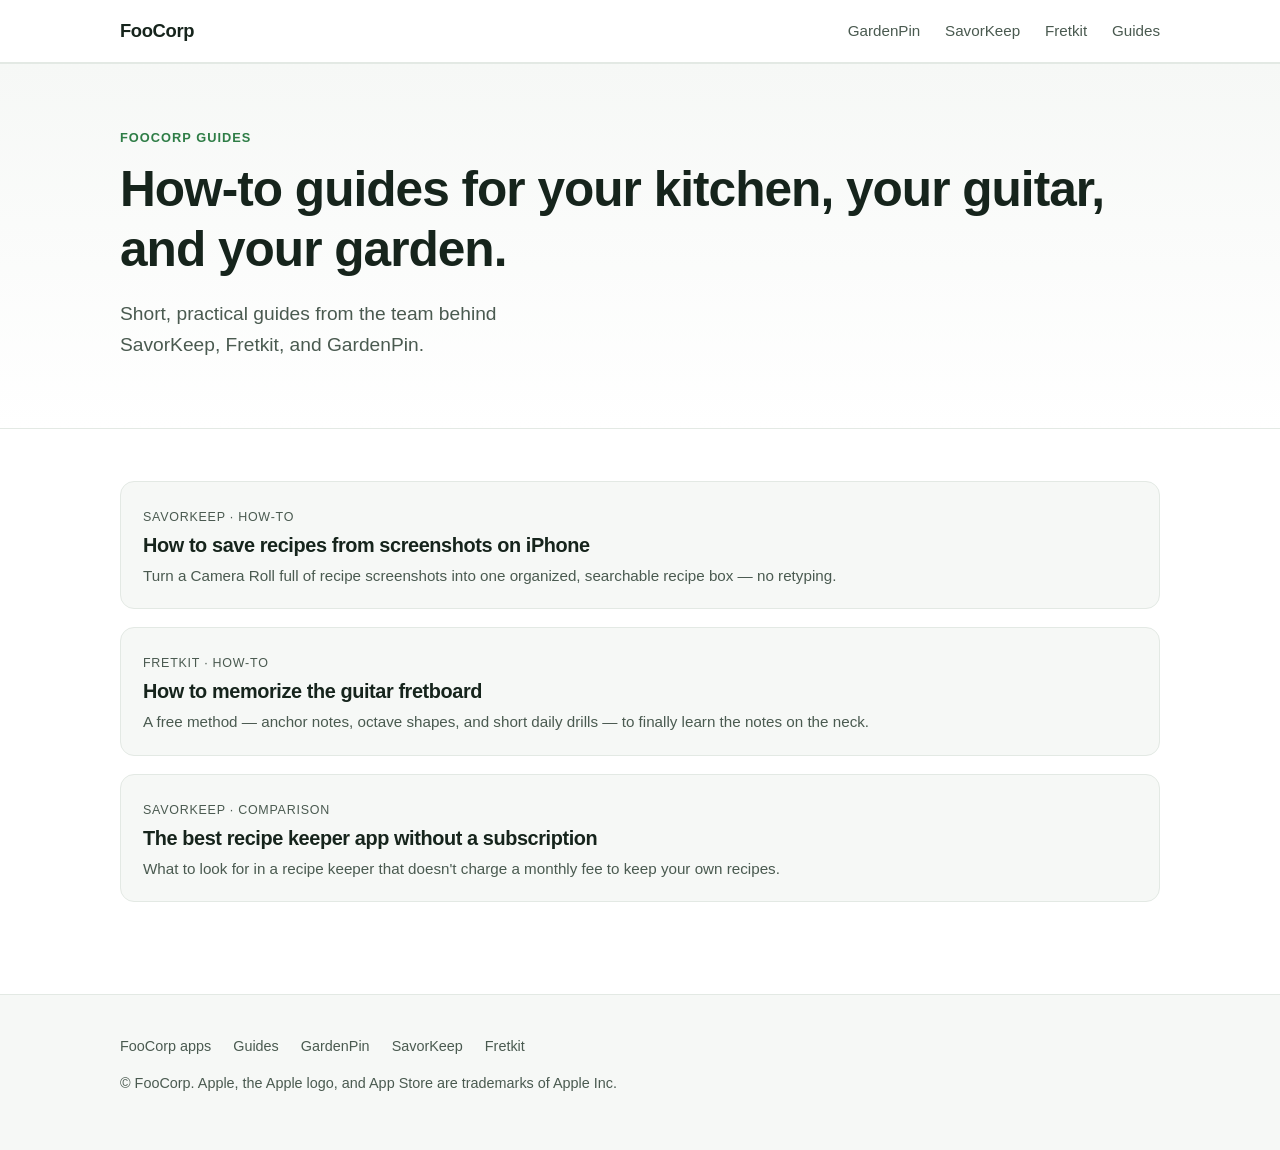
==== blog/index.html @ bc18da65 "FOO-6: add SEO guides section (3 keyword-targeted articles) + internal links - New /blog/ hub + 3 ar" ====
<!DOCTYPE html>
<html lang="en">
<head>
<meta charset="utf-8" />
<meta name="viewport" content="width=device-width, initial-scale=1" />

<title>Guides — FooCorp Apps for Cooking, Guitar &amp; Gardening</title>
<meta name="description" content="Practical how-to guides from FooCorp: save recipes from screenshots, memorize the guitar fretboard, and get more from SavorKeep, Fretkit, and GardenPin." />
<link rel="canonical" href="https://frank-bits.github.io/blog/" />

<meta property="og:type" content="website" />
<meta property="og:site_name" content="FooCorp" />
<meta property="og:title" content="FooCorp Guides" />
<meta property="og:description" content="Practical how-to guides for cooking, guitar, and gardening from the makers of SavorKeep, Fretkit, and GardenPin." />
<meta property="og:url" content="https://frank-bits.github.io/blog/" />
<meta property="og:image" content="https://frank-bits.github.io/assets/foocorp-og.png" />
<meta name="twitter:card" content="summary_large_image" />

<!-- <meta name="google-site-verification" content="REPLACE_WITH_GSC_TOKEN" /> -->

<link rel="stylesheet" href="/assets/style.css" />
<script src="/assets/analytics.js"></script>

<script type="application/ld+json">
{
  "@context": "https://schema.org",
  "@type": "Blog",
  "name": "FooCorp Guides",
  "url": "https://frank-bits.github.io/blog/",
  "publisher": { "@type": "Organization", "name": "FooCorp", "url": "https://frank-bits.github.io/" },
  "blogPost": [
    { "@type": "BlogPosting", "headline": "How to save recipes from screenshots on iPhone", "url": "https://frank-bits.github.io/blog/save-recipes-from-screenshots-iphone.html" },
    { "@type": "BlogPosting", "headline": "How to memorize the guitar fretboard", "url": "https://frank-bits.github.io/blog/how-to-memorize-the-guitar-fretboard.html" },
    { "@type": "BlogPosting", "headline": "The best recipe keeper app without a subscription", "url": "https://frank-bits.github.io/blog/best-recipe-keeper-app-no-subscription.html" }
  ]
}
</script>
<script type="application/ld+json">
{
  "@context": "https://schema.org",
  "@type": "BreadcrumbList",
  "itemListElement": [
    { "@type": "ListItem", "position": 1, "name": "FooCorp", "item": "https://frank-bits.github.io/" },
    { "@type": "ListItem", "position": 2, "name": "Guides", "item": "https://frank-bits.github.io/blog/" }
  ]
}
</script>
</head>

<body data-accent="gardenpin">
<header class="site-header">
  <div class="wrap">
    <a class="brand" href="/">FooCorp</a>
    <nav class="nav">
      <a href="https://gardenpin.com/">GardenPin</a>
      <a href="/savorkeep/">SavorKeep</a>
      <a href="/fretkit/">Fretkit</a>
      <a href="/blog/">Guides</a>
    </nav>
  </div>
</header>

<main>
  <section class="hero">
    <div class="wrap">
      <p class="eyebrow">FooCorp guides</p>
      <h1>How-to guides for your kitchen, your guitar, and your garden.</h1>
      <p class="lede">Short, practical guides from the team behind SavorKeep, Fretkit, and GardenPin.</p>
    </div>
  </section>

  <section>
    <div class="wrap">
      <ul class="post-list">
        <li>
          <a href="/blog/save-recipes-from-screenshots-iphone.html">
            <span class="kicker">SavorKeep · How-to</span>
            <h3>How to save recipes from screenshots on iPhone</h3>
            <p>Turn a Camera Roll full of recipe screenshots into one organized, searchable recipe box — no retyping.</p>
          </a>
        </li>
        <li>
          <a href="/blog/how-to-memorize-the-guitar-fretboard.html">
            <span class="kicker">Fretkit · How-to</span>
            <h3>How to memorize the guitar fretboard</h3>
            <p>A free method — anchor notes, octave shapes, and short daily drills — to finally learn the notes on the neck.</p>
          </a>
        </li>
        <li>
          <a href="/blog/best-recipe-keeper-app-no-subscription.html">
            <span class="kicker">SavorKeep · Comparison</span>
            <h3>The best recipe keeper app without a subscription</h3>
            <p>What to look for in a recipe keeper that doesn't charge a monthly fee to keep your own recipes.</p>
          </a>
        </li>
      </ul>
    </div>
  </section>
</main>

<footer class="site-footer">
  <div class="wrap">
    <p class="links">
      <a href="/">FooCorp apps</a>
      <a href="/blog/">Guides</a>
      <a href="https://gardenpin.com/">GardenPin</a>
      <a href="/savorkeep/">SavorKeep</a>
      <a href="/fretkit/">Fretkit</a>
    </p>
    <p class="muted">© FooCorp. Apple, the Apple logo, and App Store are trademarks of Apple Inc.</p>
  </div>
</footer>
</body>
</html>
---- assets/style.css ----
/* FooCorp app landing pages — single shared stylesheet.
   Lightweight, no framework, no build step. ~4KB, one HTTP request, cached across pages.
   Per-app accent color set via [data-accent] on <body>. */

:root {
  --bg: #ffffff;
  --bg-soft: #f6f8f6;
  --ink: #16241c;
  --ink-soft: #4a5a50;
  --line: #e3e9e4;
  --accent: #2e7d46;      /* default; overridden per app */
  --accent-ink: #ffffff;
  --radius: 14px;
  --maxw: 1080px;
  --font: -apple-system, BlinkMacSystemFont, "Segoe UI", Roboto, Helvetica, Arial, sans-serif;
}

body[data-accent="savorkeep"] { --accent: #c2451d; }
body[data-accent="fretkit"]   { --accent: #5b3fb5; }

* { box-sizing: border-box; }
html { -webkit-text-size-adjust: 100%; scroll-behavior: smooth; }
body {
  margin: 0;
  font-family: var(--font);
  color: var(--ink);
  background: var(--bg);
  line-height: 1.6;
  font-size: 17px;
}
a { color: var(--accent); text-decoration: none; }
a:hover { text-decoration: underline; }
img { max-width: 100%; height: auto; }
h1, h2, h3 { line-height: 1.2; letter-spacing: -0.02em; margin: 0 0 .4em; }
h1 { font-size: clamp(2rem, 5vw, 3.1rem); }
h2 { font-size: clamp(1.4rem, 3.2vw, 2rem); margin-top: 0; }
p { margin: 0 0 1em; color: var(--ink-soft); }
.wrap { max-width: var(--maxw); margin: 0 auto; padding: 0 20px; }

/* Header / nav */
.site-header { border-bottom: 1px solid var(--line); background: var(--bg); }
.site-header .wrap { display: flex; align-items: center; justify-content: space-between; height: 62px; }
.brand { font-weight: 700; color: var(--ink); font-size: 1.15rem; letter-spacing: -0.02em; }
.brand:hover { text-decoration: none; }
.nav a { color: var(--ink-soft); margin-left: 20px; font-size: .95rem; }

/* Hero */
.hero { padding: 64px 0 48px; background: linear-gradient(180deg, var(--bg-soft), var(--bg)); }
.hero .eyebrow { color: var(--accent); font-weight: 700; text-transform: uppercase; letter-spacing: .08em; font-size: .8rem; margin-bottom: 12px; }
.hero p.lede { font-size: 1.2rem; max-width: 42ch; color: var(--ink-soft); }

/* Buttons / CTA */
.cta-row { display: flex; flex-wrap: wrap; gap: 12px; margin: 24px 0 8px; }
.btn {
  display: inline-flex; align-items: center; gap: 8px;
  background: var(--accent); color: var(--accent-ink);
  padding: 13px 22px; border-radius: 999px; font-weight: 600; font-size: 1rem;
}
.btn:hover { text-decoration: none; filter: brightness(1.05); }
.btn--ghost { background: transparent; color: var(--accent); border: 1.5px solid var(--accent); }

/* Sections & feature grid */
section { padding: 52px 0; border-top: 1px solid var(--line); }
.grid { display: grid; gap: 22px; grid-template-columns: repeat(auto-fit, minmax(240px, 1fr)); }
.card {
  background: var(--bg-soft); border: 1px solid var(--line);
  border-radius: var(--radius); padding: 22px;
}
.card h3 { font-size: 1.15rem; }
.card p { margin: 0; font-size: .97rem; }

/* Keyword-intent FAQ (SEO long-tail capture) */
.faq details { border-bottom: 1px solid var(--line); padding: 16px 0; }
.faq summary { font-weight: 600; cursor: pointer; color: var(--ink); font-size: 1.05rem; }
.faq p { margin: 12px 0 0; }

/* App hub cards */
.apps { display: grid; gap: 22px; grid-template-columns: repeat(auto-fit, minmax(280px, 1fr)); }
.app-card { display: block; background: var(--bg-soft); border: 1px solid var(--line); border-radius: var(--radius); padding: 26px; color: inherit; }
.app-card:hover { text-decoration: none; border-color: var(--accent); }
.app-card .kicker { font-size: .8rem; text-transform: uppercase; letter-spacing: .06em; color: var(--ink-soft); }
.app-card h3 { margin: 6px 0 8px; color: var(--ink); }

/* Blog / article prose (SEO content pages) */
.breadcrumb { font-size: .85rem; padding: 20px 0 0; }
.breadcrumb a { color: var(--ink-soft); }
.article-head { padding: 10px 0 40px; border-top: none; }
.article-head h1 { font-size: clamp(1.9rem, 4vw, 2.7rem); max-width: 20ch; }
.article-meta { color: var(--ink-soft); font-size: .9rem; margin: 0; }
.prose { max-width: 720px; }
.prose h2 { margin-top: 1.7em; }
.prose h3 { margin-top: 1.3em; font-size: 1.15rem; }
.prose ul, .prose ol { color: var(--ink-soft); padding-left: 1.25em; margin: 0 0 1.1em; }
.prose li { margin: 0 0 .45em; }
.callout { background: var(--bg-soft); border: 1px solid var(--line); border-left: 4px solid var(--accent); border-radius: var(--radius); padding: 20px 22px; margin: 26px 0; }
.callout h3 { margin: 0 0 .3em; font-size: 1.1rem; }
.callout p { margin: 0 0 14px; }
.callout p:last-child { margin: 0; }
.post-list { list-style: none; padding: 0; margin: 0; display: grid; gap: 18px; }
.post-list li { margin: 0; }
.post-list a { display: block; background: var(--bg-soft); border: 1px solid var(--line); border-radius: var(--radius); padding: 20px 22px; color: inherit; }
.post-list a:hover { text-decoration: none; border-color: var(--accent); }
.post-list .kicker { font-size: .78rem; text-transform: uppercase; letter-spacing: .06em; color: var(--ink-soft); }
.post-list h3 { margin: 5px 0 6px; color: var(--ink); }
.post-list p { margin: 0; font-size: .95rem; }

/* Footer */
.site-footer { border-top: 1px solid var(--line); background: var(--bg-soft); padding: 40px 0; margin-top: 40px; font-size: .9rem; }
.site-footer a { color: var(--ink-soft); }
.site-footer .links a { margin-right: 18px; }

.muted { color: var(--ink-soft); font-size: .9rem; }
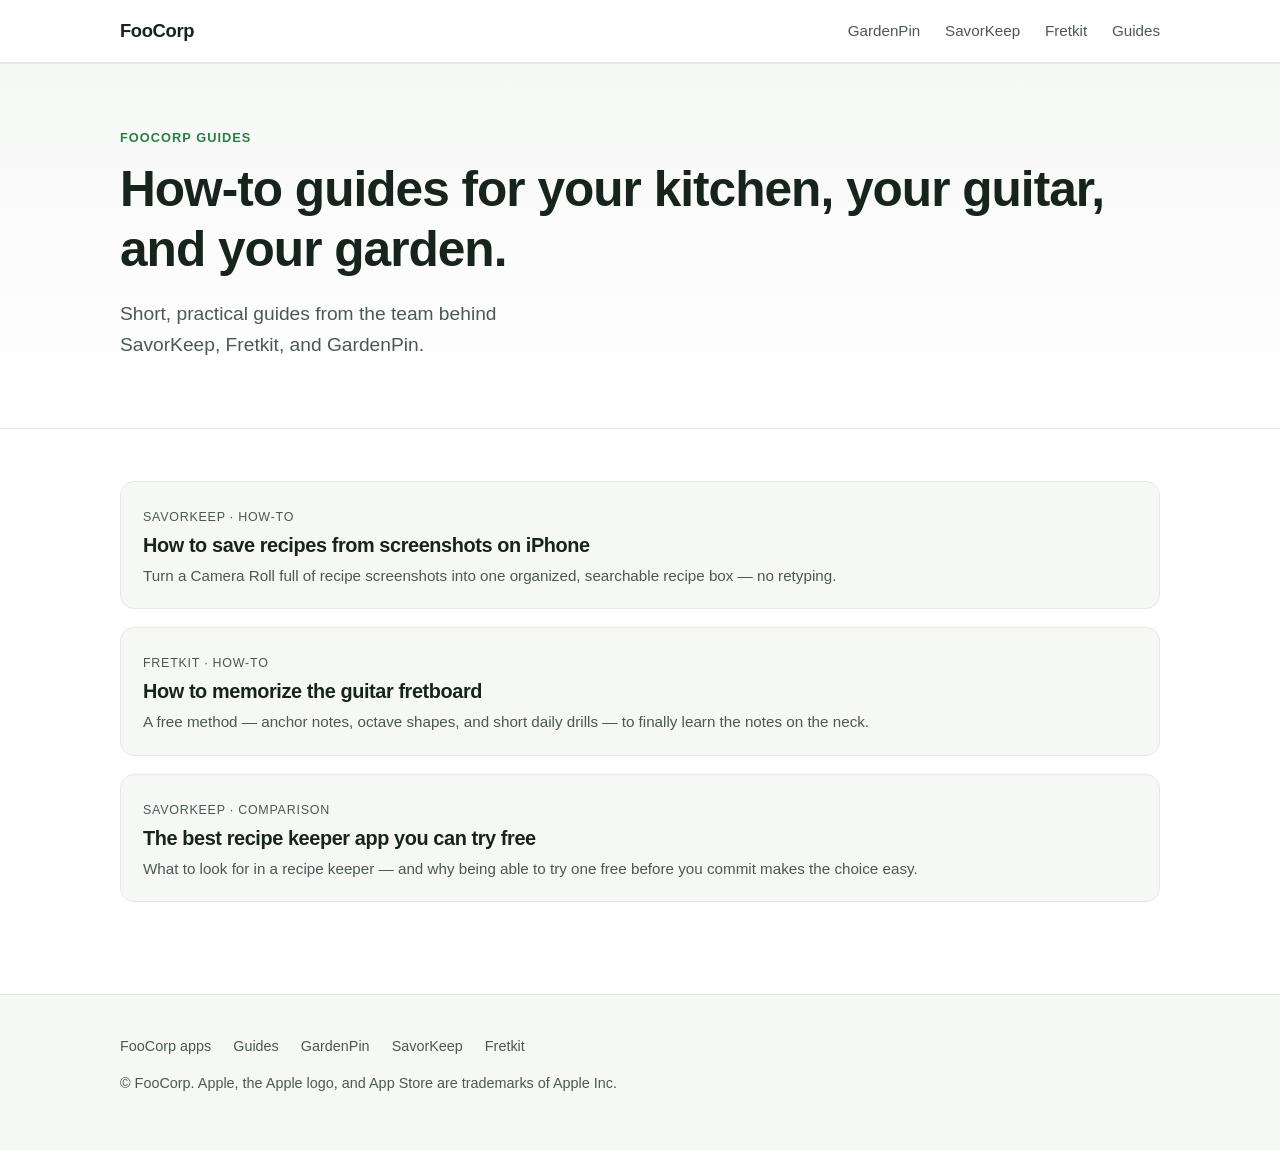
==== commit a8cb4e24: "Correct now-false pricing claims to "free to try" (FOO-25) SavorKeep is now free-trial → subscriptio" ====
--- a/blog/index.html
+++ b/blog/index.html
@@ -31,7 +31,7 @@
   "blogPost": [
     { "@type": "BlogPosting", "headline": "How to save recipes from screenshots on iPhone", "url": "https://frank-bits.github.io/blog/save-recipes-from-screenshots-iphone.html" },
     { "@type": "BlogPosting", "headline": "How to memorize the guitar fretboard", "url": "https://frank-bits.github.io/blog/how-to-memorize-the-guitar-fretboard.html" },
-    { "@type": "BlogPosting", "headline": "The best recipe keeper app without a subscription", "url": "https://frank-bits.github.io/blog/best-recipe-keeper-app-no-subscription.html" }
+    { "@type": "BlogPosting", "headline": "The best recipe keeper app you can try free", "url": "https://frank-bits.github.io/blog/best-recipe-keeper-app-no-subscription.html" }
   ]
 }
 </script>
@@ -89,8 +89,8 @@
         <li>
           <a href="/blog/best-recipe-keeper-app-no-subscription.html">
             <span class="kicker">SavorKeep · Comparison</span>
-            <h3>The best recipe keeper app without a subscription</h3>
-            <p>What to look for in a recipe keeper that doesn't charge a monthly fee to keep your own recipes.</p>
+            <h3>The best recipe keeper app you can try free</h3>
+            <p>What to look for in a recipe keeper — and why being able to try one free before you commit makes the choice easy.</p>
           </a>
         </li>
       </ul>
